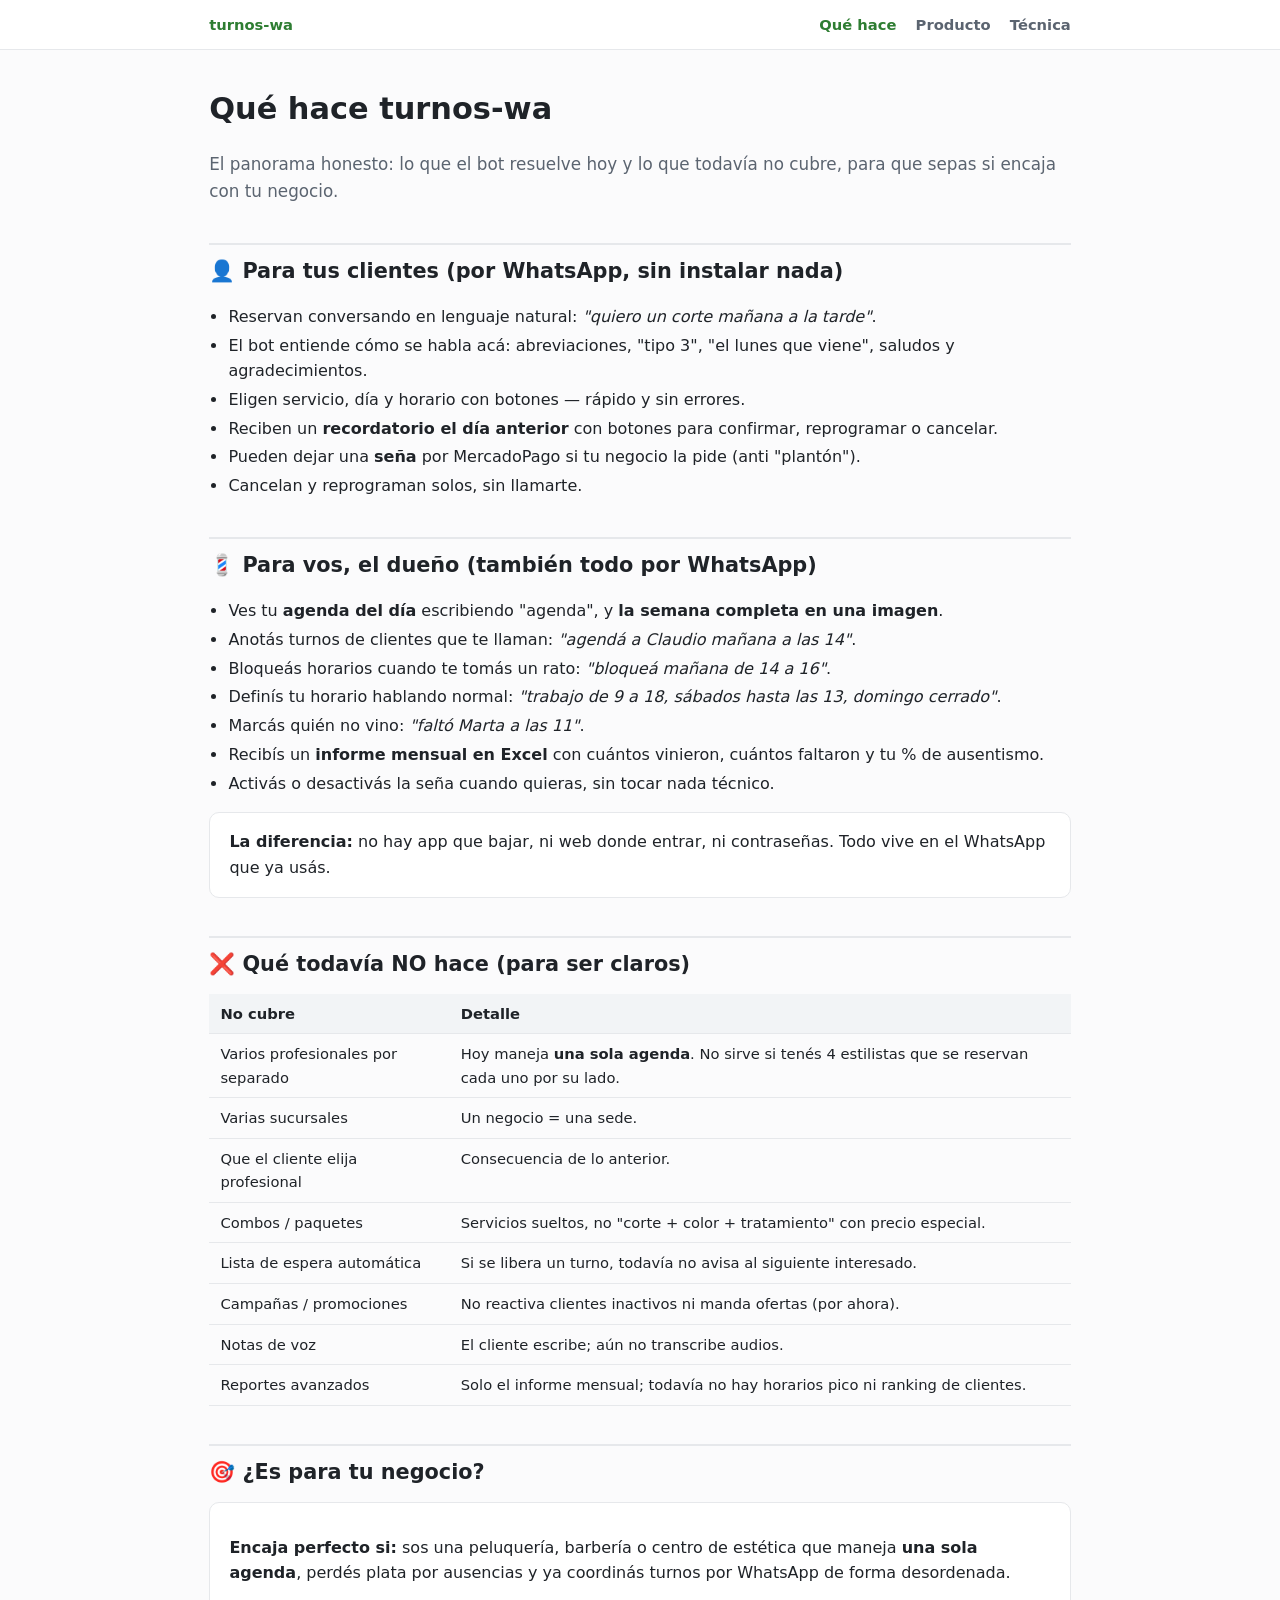
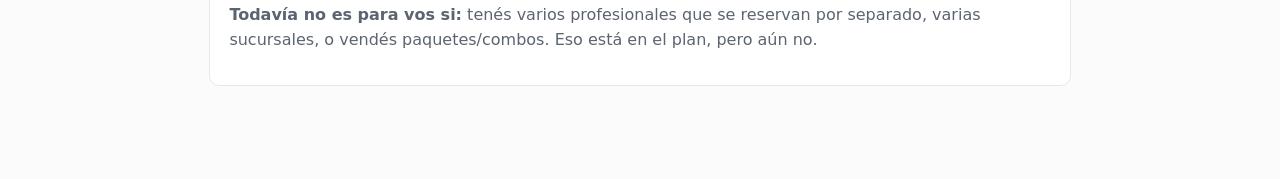
==== capacidades.html @ e08dd71e "Documentación pública de turnos-wa (sitio estático para GitHub Pages) Co-Authored-By: Claude Opus 4." ====
<!DOCTYPE html>
<html lang="es">
<head>
    <meta charset="UTF-8"/>
    <meta name="viewport" content="width=device-width, initial-scale=1"/>
    <title>turnos-wa · Qué hace</title>
    <meta name="description" content="Qué puede hacer el bot de turnos por WhatsApp y qué todavía no. Para evaluar si encaja con tu negocio."/>
    <link rel="stylesheet" href="styles.css"/>
</head>
<body>
<nav class="nav"><div class="nav-inner">
    <a class="brand" href="index.html">turnos-wa</a>
    <a class="active" href="capacidades.html">Qué hace</a>
    <a href="negocio.html">Producto</a>
    <a href="tecnica.html">Técnica</a>
</div></nav>
<div class="wrap">
    <h1>Qué hace turnos-wa</h1>
    <p class="lead">El panorama honesto: lo que el bot resuelve hoy y lo que todavía no cubre, para que sepas
        si encaja con tu negocio.</p>

    <h2>👤 Para tus clientes (por WhatsApp, sin instalar nada)</h2>
    <ul>
        <li>Reservan conversando en lenguaje natural: <em>"quiero un corte mañana a la tarde"</em>.</li>
        <li>El bot entiende cómo se habla acá: abreviaciones, "tipo 3", "el lunes que viene", saludos y agradecimientos.</li>
        <li>Eligen servicio, día y horario con botones — rápido y sin errores.</li>
        <li>Reciben un <strong>recordatorio el día anterior</strong> con botones para confirmar, reprogramar o cancelar.</li>
        <li>Pueden dejar una <strong>seña</strong> por MercadoPago si tu negocio la pide (anti "plantón").</li>
        <li>Cancelan y reprograman solos, sin llamarte.</li>
    </ul>

    <h2>💈 Para vos, el dueño (también todo por WhatsApp)</h2>
    <ul>
        <li>Ves tu <strong>agenda del día</strong> escribiendo "agenda", y <strong>la semana completa en una imagen</strong>.</li>
        <li>Anotás turnos de clientes que te llaman: <em>"agendá a Claudio mañana a las 14"</em>.</li>
        <li>Bloqueás horarios cuando te tomás un rato: <em>"bloqueá mañana de 14 a 16"</em>.</li>
        <li>Definís tu horario hablando normal: <em>"trabajo de 9 a 18, sábados hasta las 13, domingo cerrado"</em>.</li>
        <li>Marcás quién no vino: <em>"faltó Marta a las 11"</em>.</li>
        <li>Recibís un <strong>informe mensual en Excel</strong> con cuántos vinieron, cuántos faltaron y tu % de ausentismo.</li>
        <li>Activás o desactivás la seña cuando quieras, sin tocar nada técnico.</li>
    </ul>

    <div class="card"><strong>La diferencia:</strong> no hay app que bajar, ni web donde entrar, ni
        contraseñas. Todo vive en el WhatsApp que ya usás.</div>

    <h2>❌ Qué todavía NO hace (para ser claros)</h2>
    <table>
        <tr><th>No cubre</th><th>Detalle</th></tr>
        <tr><td>Varios profesionales por separado</td><td>Hoy maneja <strong>una sola agenda</strong>. No sirve si tenés 4 estilistas que se reservan cada uno por su lado.</td></tr>
        <tr><td>Varias sucursales</td><td>Un negocio = una sede.</td></tr>
        <tr><td>Que el cliente elija profesional</td><td>Consecuencia de lo anterior.</td></tr>
        <tr><td>Combos / paquetes</td><td>Servicios sueltos, no "corte + color + tratamiento" con precio especial.</td></tr>
        <tr><td>Lista de espera automática</td><td>Si se libera un turno, todavía no avisa al siguiente interesado.</td></tr>
        <tr><td>Campañas / promociones</td><td>No reactiva clientes inactivos ni manda ofertas (por ahora).</td></tr>
        <tr><td>Notas de voz</td><td>El cliente escribe; aún no transcribe audios.</td></tr>
        <tr><td>Reportes avanzados</td><td>Solo el informe mensual; todavía no hay horarios pico ni ranking de clientes.</td></tr>
    </table>

    <h2>🎯 ¿Es para tu negocio?</h2>
    <div class="card">
        <p><strong>Encaja perfecto si:</strong> sos una peluquería, barbería o centro de estética que maneja
            <strong>una sola agenda</strong>, perdés plata por ausencias y ya coordinás turnos por WhatsApp de
            forma desordenada.</p>
        <p class="muted"><strong>Todavía no es para vos si:</strong> tenés varios profesionales que se reservan
            por separado, varias sucursales, o vendés paquetes/combos. Eso está en el plan, pero aún no.</p>
    </div>
</div>
</body>
</html>
---- styles.css ----
:root { --verde: #2e7d32; --tinta: #1f2328; --muted: #5b6470; --linea: #e6e8eb; --fondo: #fbfbfc; }
* { box-sizing: border-box; }
body { font-family: system-ui, -apple-system, Segoe UI, sans-serif; color: var(--tinta);
    background: var(--fondo); line-height: 1.6; margin: 0; }
.nav { background: #fff; border-bottom: 1px solid var(--linea); position: sticky; top: 0; z-index: 10; }
.nav-inner { max-width: 900px; margin: 0 auto; padding: .8rem 1.2rem; display: flex; gap: 1.2rem; align-items: center; flex-wrap: wrap; }
.nav a { color: var(--muted); text-decoration: none; font-size: .92rem; font-weight: 600; }
.nav a.brand { color: var(--verde); font-weight: 800; margin-right: auto; }
.nav a:hover, .nav a.active { color: var(--verde); }
.wrap { max-width: 900px; margin: 0 auto; padding: 2rem 1.2rem 5rem; }
h1 { font-size: 1.9rem; margin: .2rem 0 .4rem; }
h2 { font-size: 1.3rem; margin: 2.4rem 0 .6rem; padding-top: .6rem; border-top: 2px solid var(--linea); }
h3 { font-size: 1.05rem; margin: 1.4rem 0 .3rem; }
.lead { color: var(--muted); font-size: 1.05rem; }
code { background: #eef1f3; padding: .1rem .35rem; border-radius: 4px; font-size: .88em; }
pre { background: #1f2328; color: #e6e8eb; padding: 1rem; border-radius: 8px; overflow-x: auto; font-size: .82rem; line-height: 1.5; }
pre code { background: none; padding: 0; color: inherit; }
table { border-collapse: collapse; width: 100%; margin: .8rem 0; font-size: .92rem; }
th, td { text-align: left; padding: .5rem .7rem; border-bottom: 1px solid var(--linea); vertical-align: top; }
th { background: #f2f4f6; }
.card { border: 1px solid var(--linea); border-radius: 10px; padding: 1rem 1.2rem; margin: .8rem 0; background: #fff; }
.pill { display: inline-block; font-size: .72rem; font-weight: 700; padding: .12rem .5rem; border-radius: 10px; }
.ok { background: #d7f0d8; color: #1b5e20; } .wip { background: #fff0cc; color: #8a6d00; } .todo { background: #ffe0e0; color: #a31515; }
.hub { display: grid; grid-template-columns: 1fr 1fr; gap: 1rem; margin-top: 1.5rem; }
.hub a { text-decoration: none; color: inherit; }
.hub .card { transition: border-color .15s; } .hub .card:hover { border-color: var(--verde); }
.hub h3 { margin-top: 0; color: var(--verde); }
.muted { color: var(--muted); } small { color: var(--muted); }
ul { padding-left: 1.2rem; } li { margin: .2rem 0; }
@media (max-width: 640px) { .hub { grid-template-columns: 1fr; } }
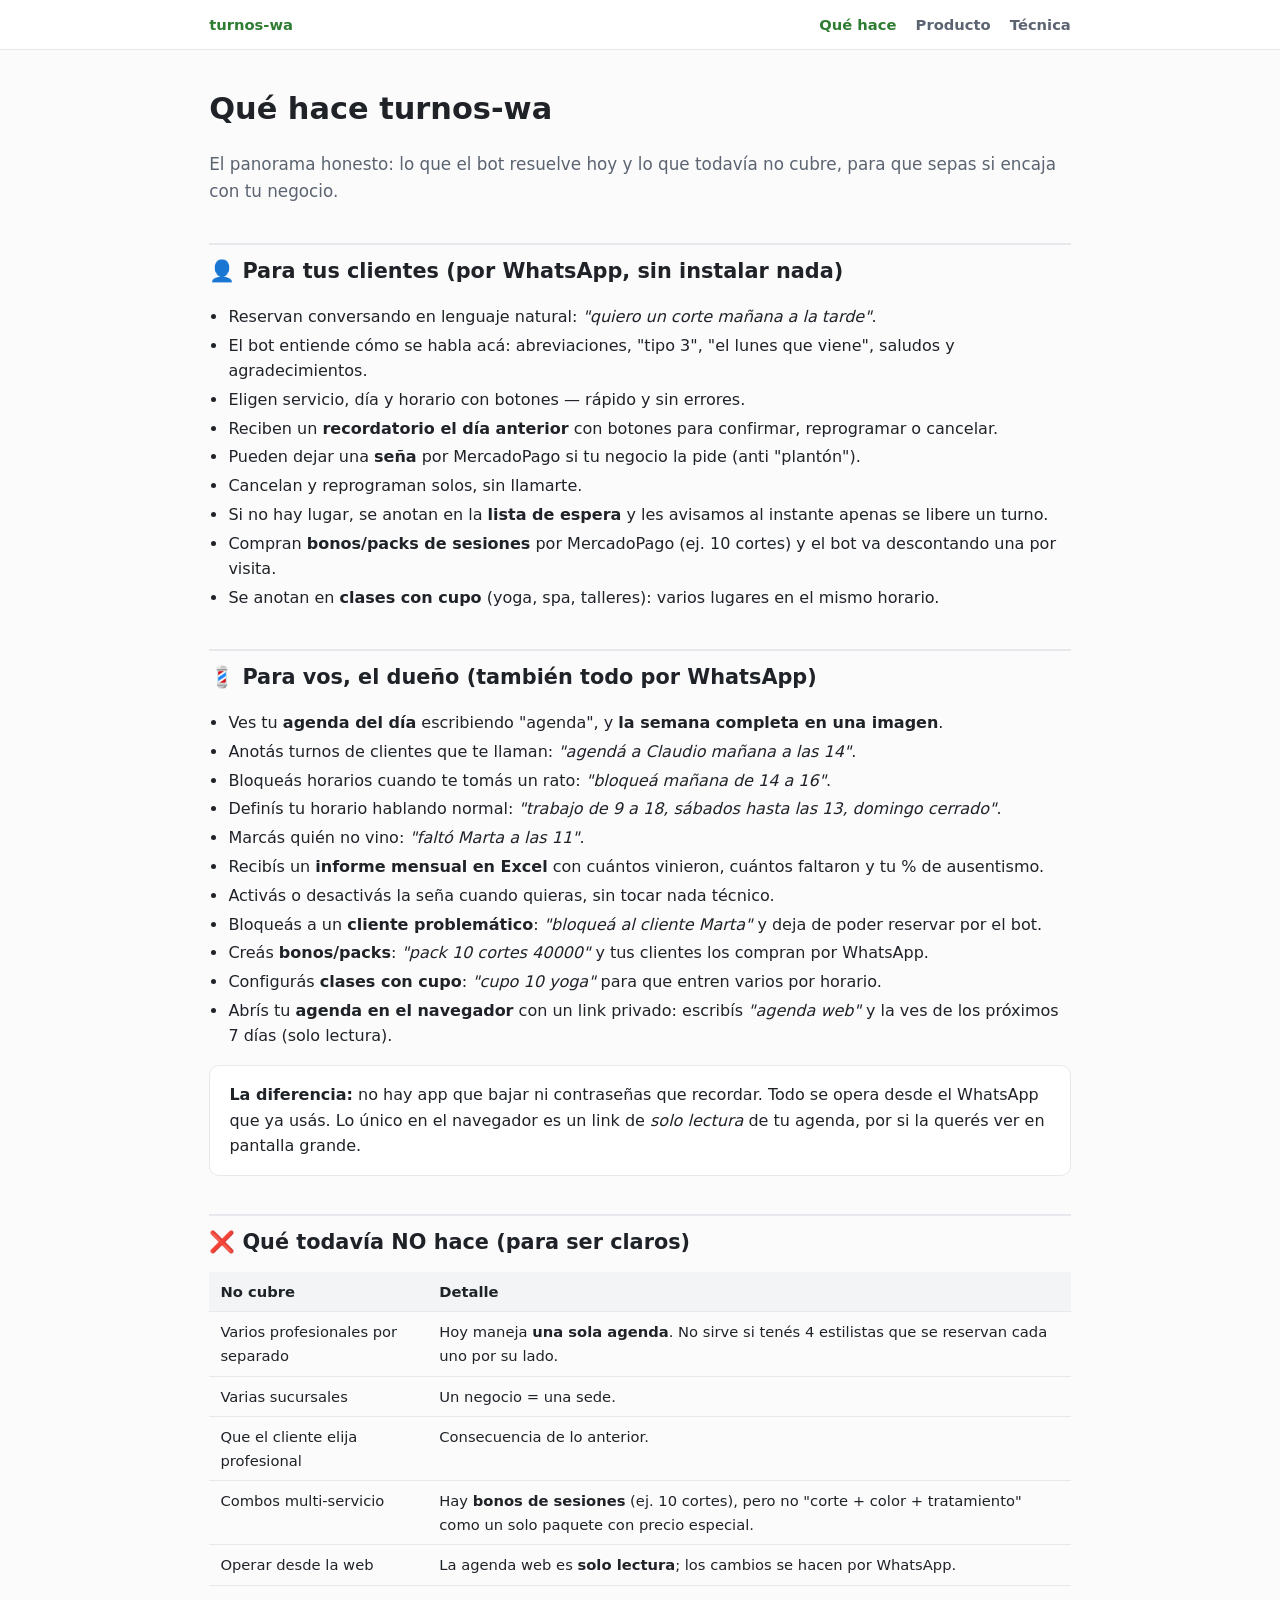
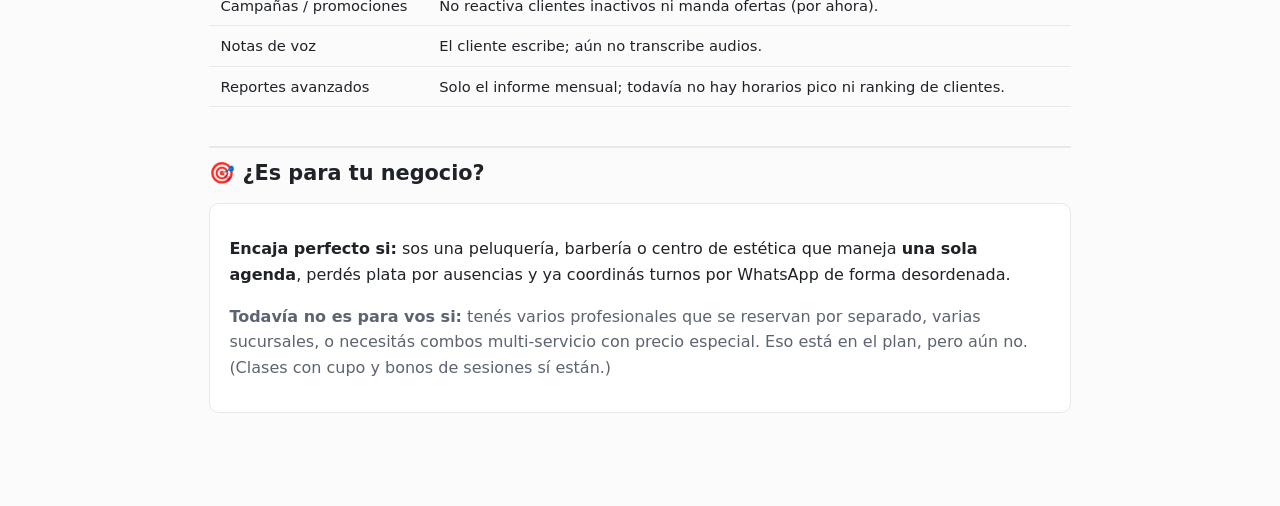
==== commit 876ce7a0: "Actualizar capacidades/negocio/técnica: lista de espera, bonos, cupos, bloquear cliente y agenda web" ====
--- a/capacidades.html
+++ b/capacidades.html
@@ -27,6 +27,9 @@
         <li>Reciben un <strong>recordatorio el día anterior</strong> con botones para confirmar, reprogramar o cancelar.</li>
         <li>Pueden dejar una <strong>seña</strong> por MercadoPago si tu negocio la pide (anti "plantón").</li>
         <li>Cancelan y reprograman solos, sin llamarte.</li>
+        <li>Si no hay lugar, se anotan en la <strong>lista de espera</strong> y les avisamos al instante apenas se libere un turno.</li>
+        <li>Compran <strong>bonos/packs de sesiones</strong> por MercadoPago (ej. 10 cortes) y el bot va descontando una por visita.</li>
+        <li>Se anotan en <strong>clases con cupo</strong> (yoga, spa, talleres): varios lugares en el mismo horario.</li>
     </ul>
 
     <h2>💈 Para vos, el dueño (también todo por WhatsApp)</h2>
@@ -38,10 +41,15 @@
         <li>Marcás quién no vino: <em>"faltó Marta a las 11"</em>.</li>
         <li>Recibís un <strong>informe mensual en Excel</strong> con cuántos vinieron, cuántos faltaron y tu % de ausentismo.</li>
         <li>Activás o desactivás la seña cuando quieras, sin tocar nada técnico.</li>
+        <li>Bloqueás a un <strong>cliente problemático</strong>: <em>"bloqueá al cliente Marta"</em> y deja de poder reservar por el bot.</li>
+        <li>Creás <strong>bonos/packs</strong>: <em>"pack 10 cortes 40000"</em> y tus clientes los compran por WhatsApp.</li>
+        <li>Configurás <strong>clases con cupo</strong>: <em>"cupo 10 yoga"</em> para que entren varios por horario.</li>
+        <li>Abrís tu <strong>agenda en el navegador</strong> con un link privado: escribís <em>"agenda web"</em> y la ves de los próximos 7 días (solo lectura).</li>
     </ul>
 
-    <div class="card"><strong>La diferencia:</strong> no hay app que bajar, ni web donde entrar, ni
-        contraseñas. Todo vive en el WhatsApp que ya usás.</div>
+    <div class="card"><strong>La diferencia:</strong> no hay app que bajar ni contraseñas que recordar.
+        Todo se opera desde el WhatsApp que ya usás. Lo único en el navegador es un link de
+        <em>solo lectura</em> de tu agenda, por si la querés ver en pantalla grande.</div>
 
     <h2>❌ Qué todavía NO hace (para ser claros)</h2>
     <table>
@@ -49,8 +57,8 @@
         <tr><td>Varios profesionales por separado</td><td>Hoy maneja <strong>una sola agenda</strong>. No sirve si tenés 4 estilistas que se reservan cada uno por su lado.</td></tr>
         <tr><td>Varias sucursales</td><td>Un negocio = una sede.</td></tr>
         <tr><td>Que el cliente elija profesional</td><td>Consecuencia de lo anterior.</td></tr>
-        <tr><td>Combos / paquetes</td><td>Servicios sueltos, no "corte + color + tratamiento" con precio especial.</td></tr>
-        <tr><td>Lista de espera automática</td><td>Si se libera un turno, todavía no avisa al siguiente interesado.</td></tr>
+        <tr><td>Combos multi-servicio</td><td>Hay <strong>bonos de sesiones</strong> (ej. 10 cortes), pero no "corte + color + tratamiento" como un solo paquete con precio especial.</td></tr>
+        <tr><td>Operar desde la web</td><td>La agenda web es <strong>solo lectura</strong>; los cambios se hacen por WhatsApp.</td></tr>
         <tr><td>Campañas / promociones</td><td>No reactiva clientes inactivos ni manda ofertas (por ahora).</td></tr>
         <tr><td>Notas de voz</td><td>El cliente escribe; aún no transcribe audios.</td></tr>
         <tr><td>Reportes avanzados</td><td>Solo el informe mensual; todavía no hay horarios pico ni ranking de clientes.</td></tr>
@@ -62,7 +70,8 @@
             <strong>una sola agenda</strong>, perdés plata por ausencias y ya coordinás turnos por WhatsApp de
             forma desordenada.</p>
         <p class="muted"><strong>Todavía no es para vos si:</strong> tenés varios profesionales que se reservan
-            por separado, varias sucursales, o vendés paquetes/combos. Eso está en el plan, pero aún no.</p>
+            por separado, varias sucursales, o necesitás combos multi-servicio con precio especial. Eso está en el
+            plan, pero aún no. (Clases con cupo y bonos de sesiones sí están.)</p>
     </div>
 </div>
 </body>
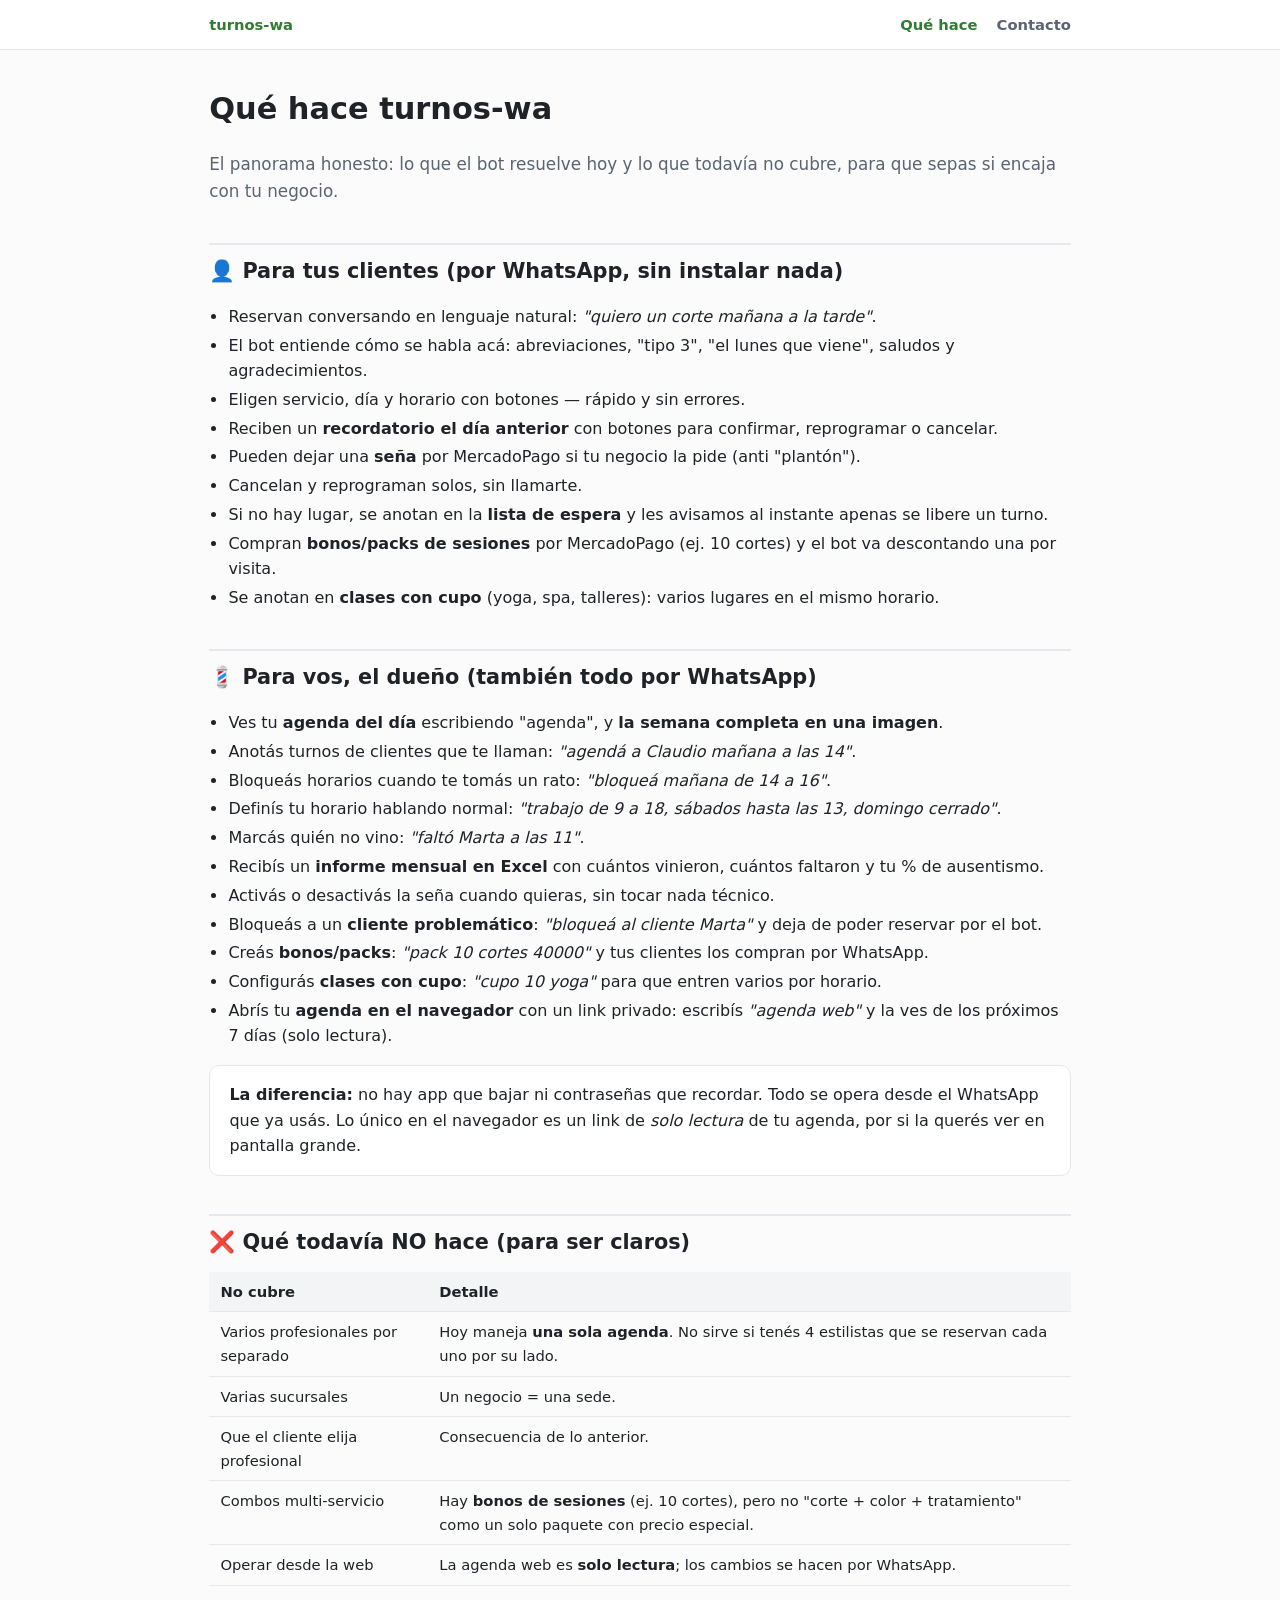
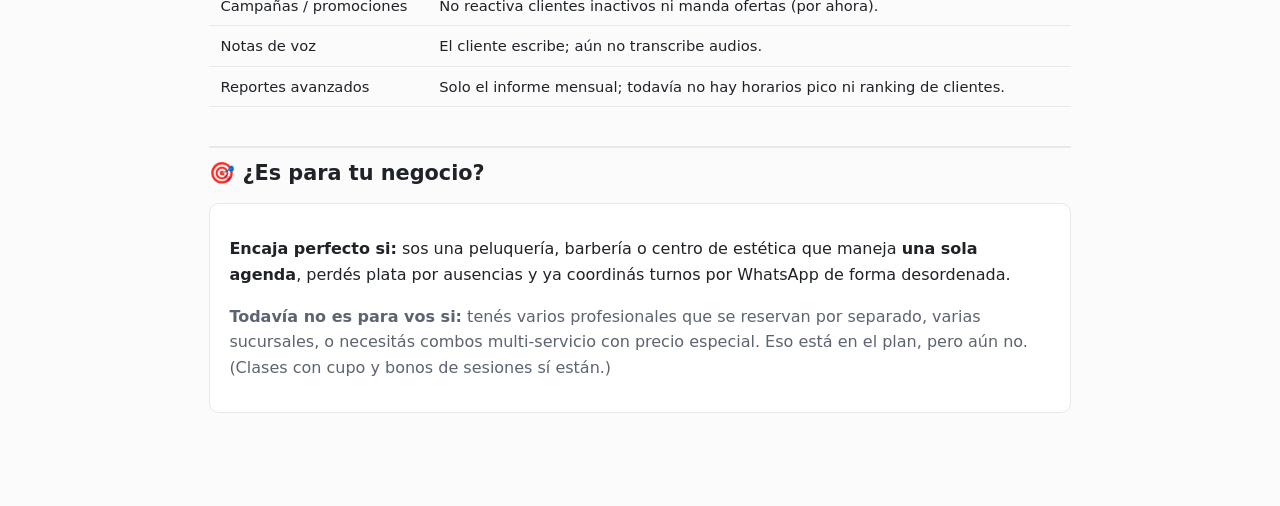
==== commit 20bed489: "Separar niveles: landing/capacidades = cliente; negocio = partner (sin link); técnica → privada (/do" ====
--- a/capacidades.html
+++ b/capacidades.html
@@ -11,8 +11,7 @@
 <nav class="nav"><div class="nav-inner">
     <a class="brand" href="index.html">turnos-wa</a>
     <a class="active" href="capacidades.html">Qué hace</a>
-    <a href="negocio.html">Producto</a>
-    <a href="tecnica.html">Técnica</a>
+    <a href="index.html#contacto">Contacto</a>
 </div></nav>
 <div class="wrap">
     <h1>Qué hace turnos-wa</h1>
--- a/styles.css
+++ b/styles.css
@@ -28,3 +28,43 @@
 .muted { color: var(--muted); } small { color: var(--muted); }
 ul { padding-left: 1.2rem; } li { margin: .2rem 0; }
 @media (max-width: 640px) { .hub { grid-template-columns: 1fr; } }
+
+/* ───────── Landing (clientes) ───────── */
+.hero { text-align: center; padding: 2.5rem 0 1rem; }
+.hero h1 { font-size: 2.3rem; line-height: 1.15; margin: 0 0 .6rem; }
+.hero h1 .hl { color: var(--verde); }
+.hero .sub { color: var(--muted); font-size: 1.15rem; max-width: 620px; margin: 0 auto 1.5rem; }
+.cta-row { display: flex; gap: .8rem; justify-content: center; flex-wrap: wrap; }
+.btn { display: inline-block; background: var(--verde); color: #fff; text-decoration: none; font-weight: 700;
+    padding: .7rem 1.4rem; border-radius: 8px; font-size: 1rem; }
+.btn:hover { background: #256628; }
+.btn-ghost { background: #fff; color: var(--verde); border: 1.5px solid var(--verde); }
+.btn-ghost:hover { background: #f0f7f0; }
+.tag { display:inline-block; background:#e9f5ea; color:var(--verde); font-weight:700; font-size:.8rem;
+    padding:.25rem .7rem; border-radius:20px; margin-bottom:1rem; }
+
+/* mockup de chat */
+.chat { max-width: 360px; margin: 2rem auto 0; background: #efeae2; border-radius: 16px;
+    padding: 1rem; box-shadow: 0 8px 30px rgba(0,0,0,.08); }
+.chat .hd { font-weight:700; font-size:.85rem; color:#075e54; margin-bottom:.7rem; }
+.bubble { max-width: 80%; padding: .5rem .75rem; border-radius: 10px; margin: .35rem 0; font-size: .9rem;
+    background: #fff; clear: both; float: left; box-shadow: 0 1px 1px rgba(0,0,0,.06); }
+.bubble.me { background: #d9fdd3; float: right; }
+.chat::after { content:""; display:block; clear:both; }
+
+.section { padding-top: 1rem; }
+.center { text-align: center; }
+.steps { display: grid; grid-template-columns: repeat(3,1fr); gap: 1rem; margin-top: 1.2rem; }
+.step .num { width: 34px; height: 34px; border-radius: 50%; background: var(--verde); color:#fff;
+    font-weight:800; display:flex; align-items:center; justify-content:center; margin-bottom:.5rem; }
+.features { display: grid; grid-template-columns: 1fr 1fr; gap: 1rem; margin-top: 1.2rem; }
+.feat { border:1px solid var(--linea); border-radius:10px; padding:1rem 1.2rem; background:#fff; }
+.feat h3 { margin:.1rem 0 .3rem; color: var(--tinta); }
+.feat p { margin:0; color: var(--muted); font-size:.92rem; }
+.faq details { border:1px solid var(--linea); border-radius:8px; padding:.6rem 1rem; margin:.5rem 0; background:#fff; }
+.faq summary { font-weight:700; cursor:pointer; }
+.faq p { color: var(--muted); margin:.5rem 0 0; }
+.band { background:#f0f7f0; border-radius:14px; padding:2rem 1.5rem; text-align:center; margin-top:2.5rem; }
+.foot { border-top:1px solid var(--linea); margin-top:3rem; padding-top:1.5rem; color:var(--muted); font-size:.85rem; }
+.foot a { color: var(--verde); }
+@media (max-width:640px){ .steps,.features{ grid-template-columns:1fr; } .hero h1{ font-size:1.8rem; } }
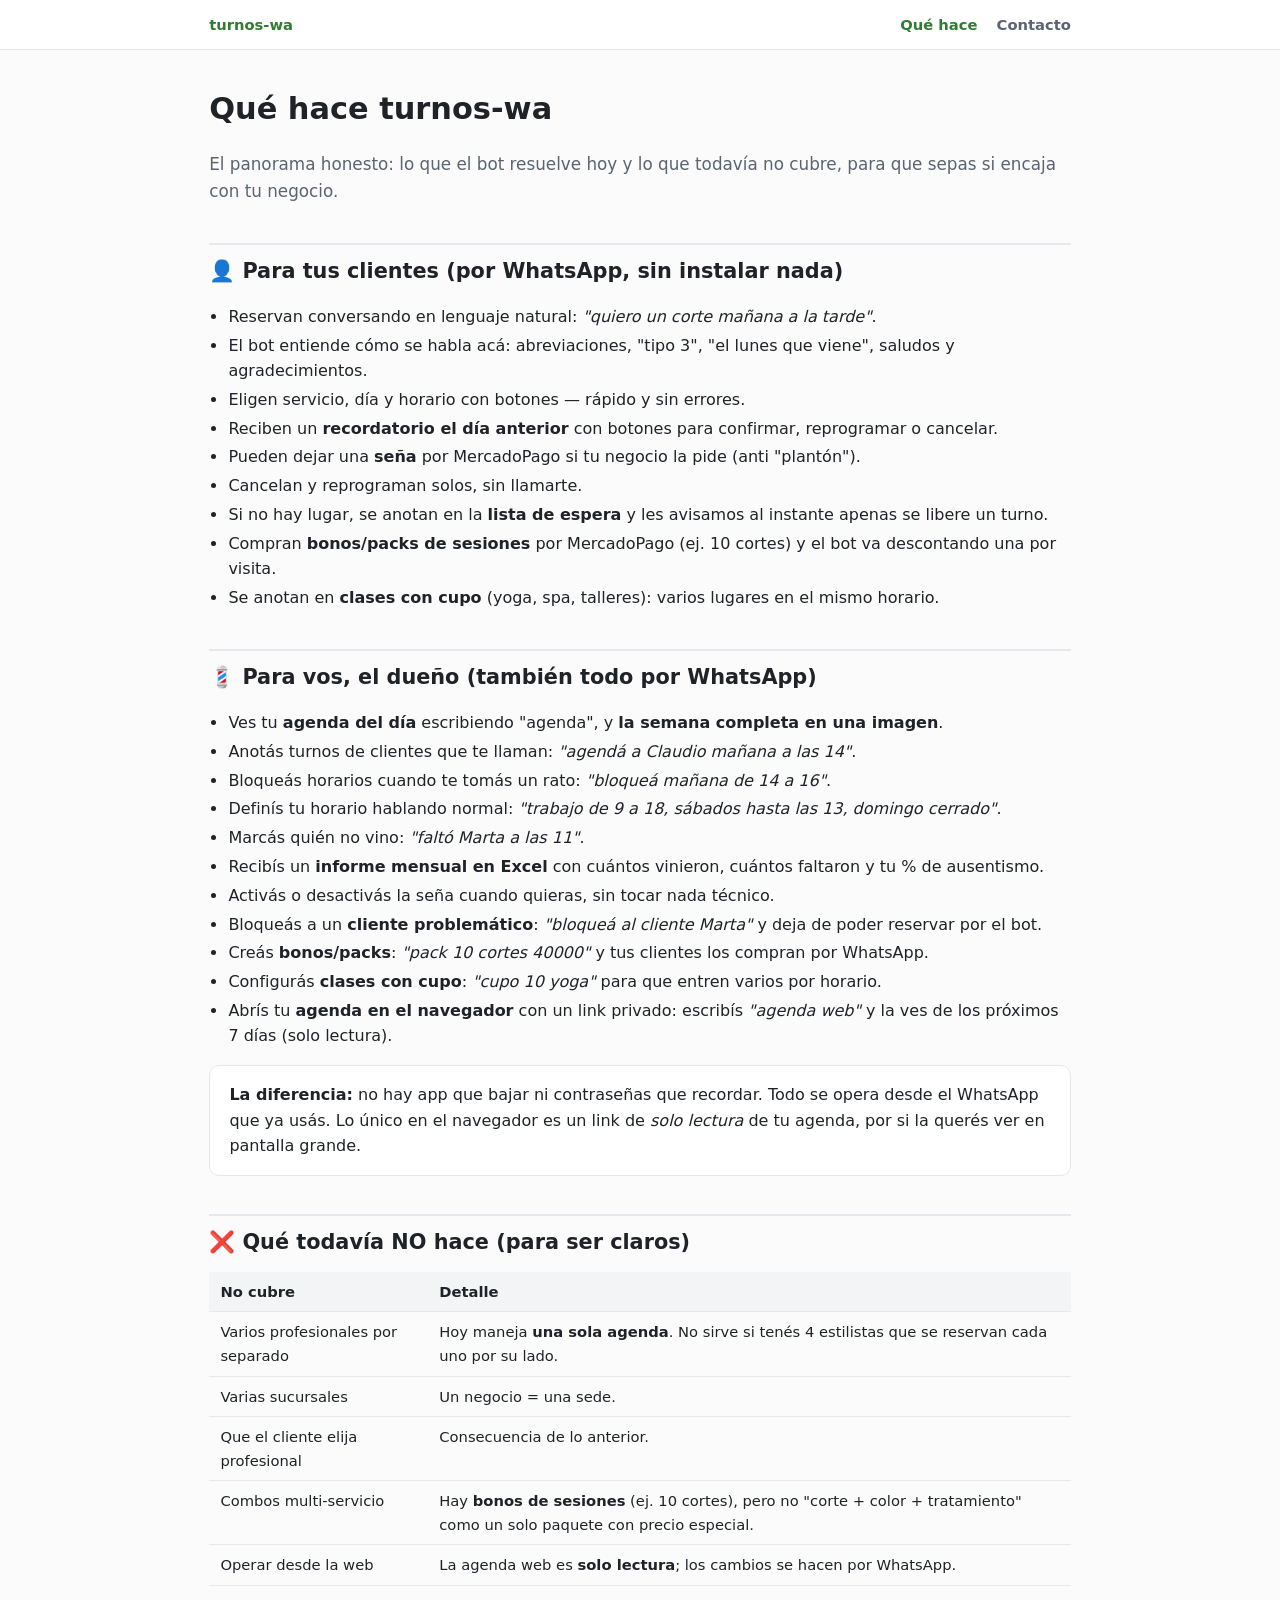
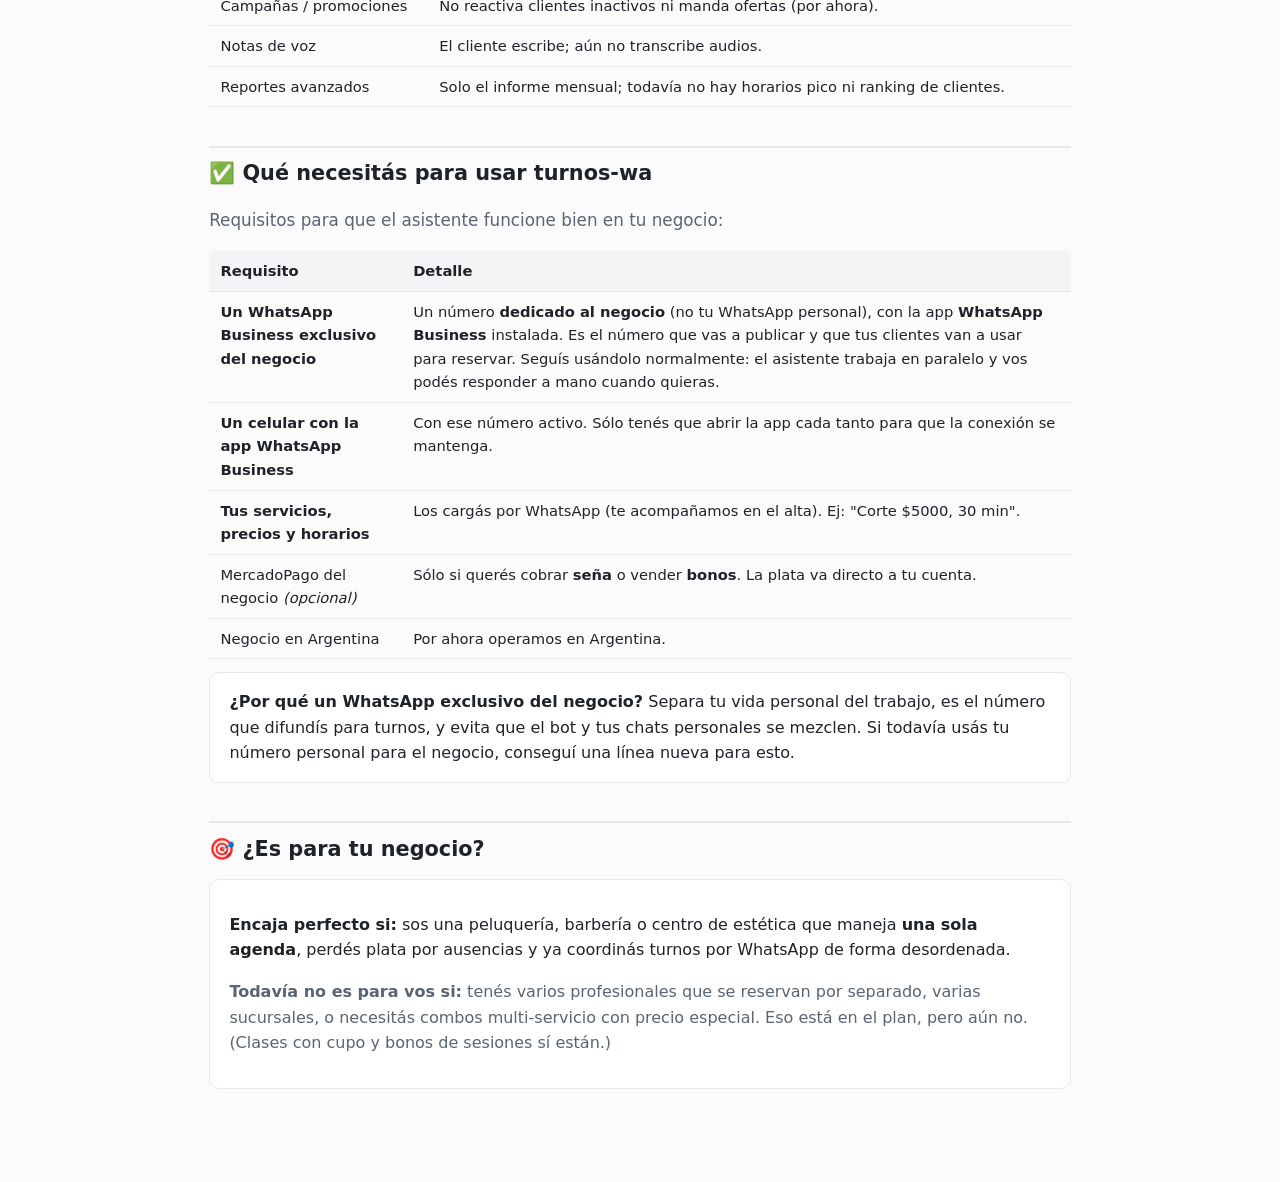
==== commit 864cff6c: "Requisitos para clientes: WhatsApp Business exclusivo del negocio + lista de requisitos" ====
--- a/capacidades.html
+++ b/capacidades.html
@@ -63,6 +63,29 @@
         <tr><td>Reportes avanzados</td><td>Solo el informe mensual; todavía no hay horarios pico ni ranking de clientes.</td></tr>
     </table>
 
+    <h2>✅ Qué necesitás para usar turnos-wa</h2>
+    <p class="lead">Requisitos para que el asistente funcione bien en tu negocio:</p>
+    <table>
+        <tr><th>Requisito</th><th>Detalle</th></tr>
+        <tr><td><strong>Un WhatsApp Business exclusivo del negocio</strong></td>
+            <td>Un número <strong>dedicado al negocio</strong> (no tu WhatsApp personal), con la app
+                <strong>WhatsApp Business</strong> instalada. Es el número que vas a publicar y que tus
+                clientes van a usar para reservar. Seguís usándolo normalmente: el asistente trabaja en
+                paralelo y vos podés responder a mano cuando quieras.</td></tr>
+        <tr><td><strong>Un celular con la app WhatsApp Business</strong></td>
+            <td>Con ese número activo. Sólo tenés que abrir la app cada tanto para que la conexión se
+                mantenga.</td></tr>
+        <tr><td><strong>Tus servicios, precios y horarios</strong></td>
+            <td>Los cargás por WhatsApp (te acompañamos en el alta). Ej: "Corte $5000, 30 min".</td></tr>
+        <tr><td>MercadoPago del negocio <em>(opcional)</em></td>
+            <td>Sólo si querés cobrar <strong>seña</strong> o vender <strong>bonos</strong>. La plata va
+                directo a tu cuenta.</td></tr>
+        <tr><td>Negocio en Argentina</td><td>Por ahora operamos en Argentina.</td></tr>
+    </table>
+    <div class="card"><strong>¿Por qué un WhatsApp exclusivo del negocio?</strong> Separa tu vida personal
+        del trabajo, es el número que difundís para turnos, y evita que el bot y tus chats personales se
+        mezclen. Si todavía usás tu número personal para el negocio, conseguí una línea nueva para esto.</div>
+
     <h2>🎯 ¿Es para tu negocio?</h2>
     <div class="card">
         <p><strong>Encaja perfecto si:</strong> sos una peluquería, barbería o centro de estética que maneja
